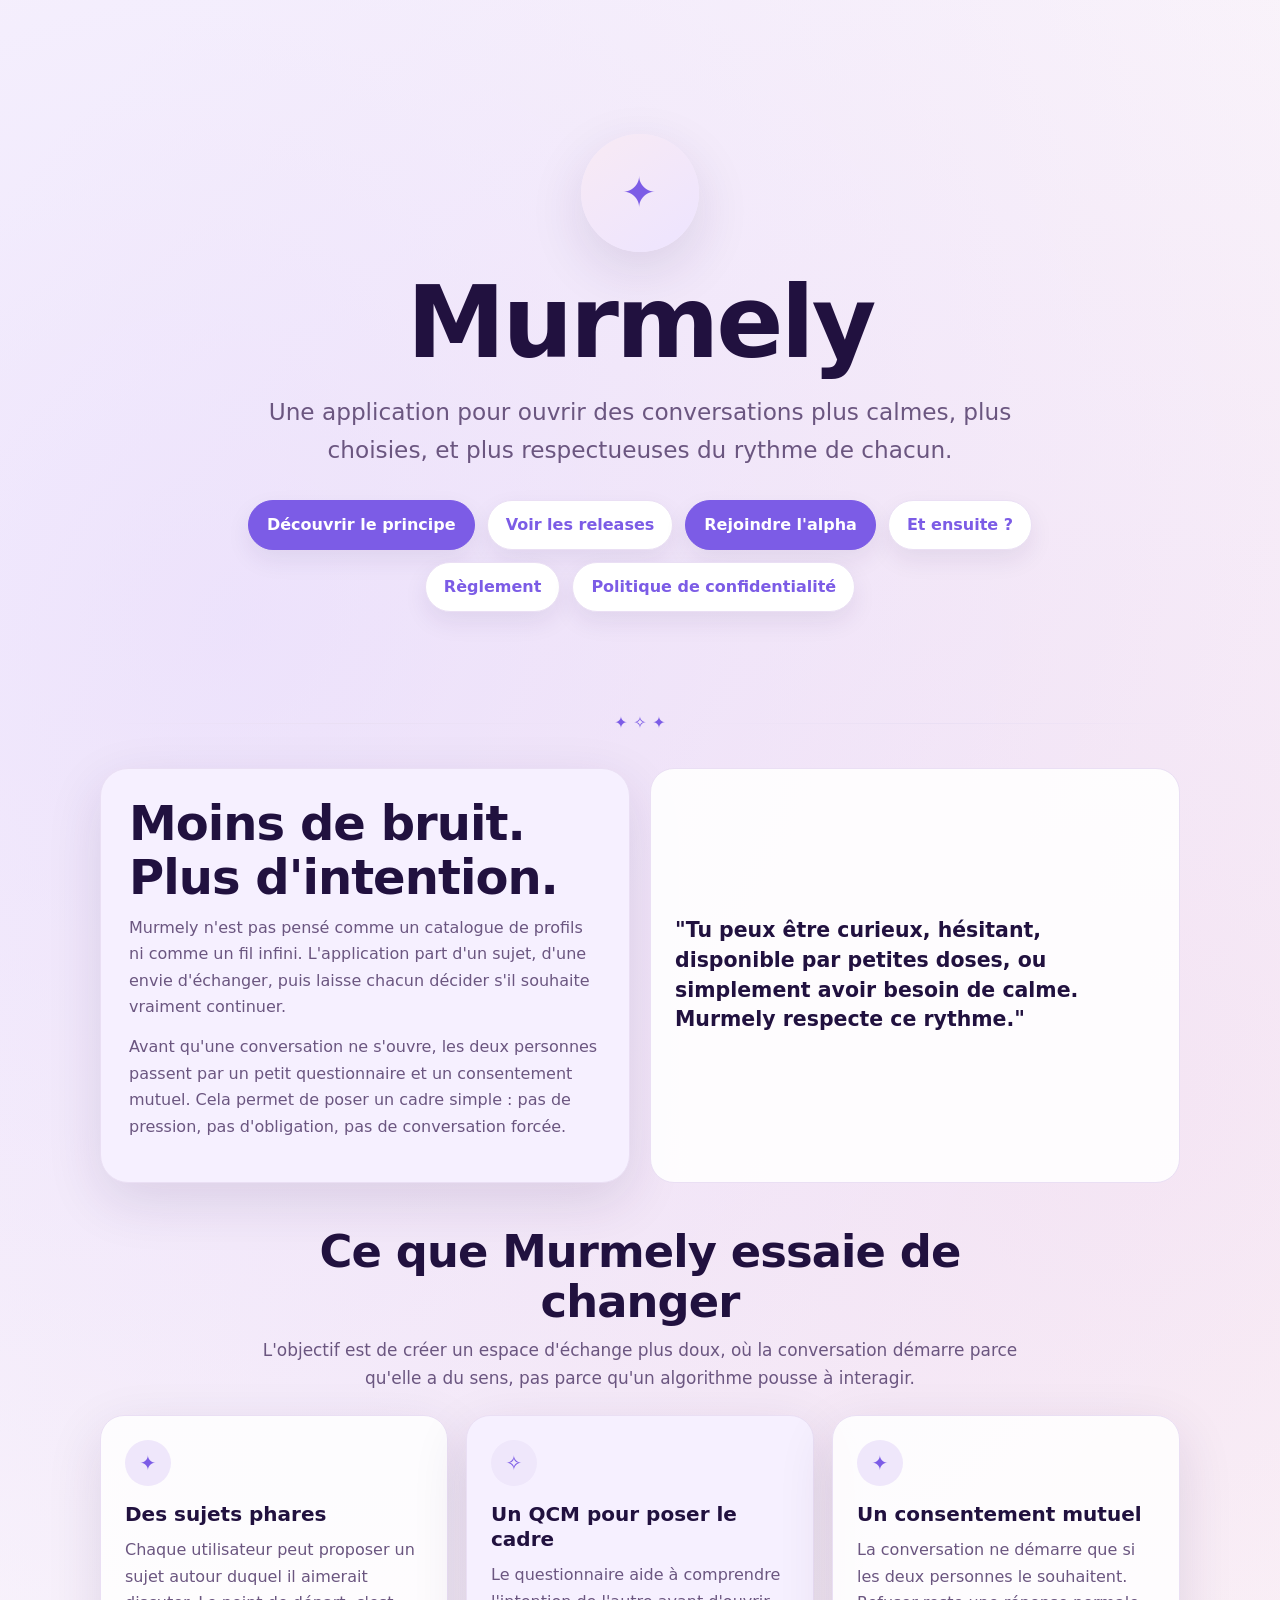
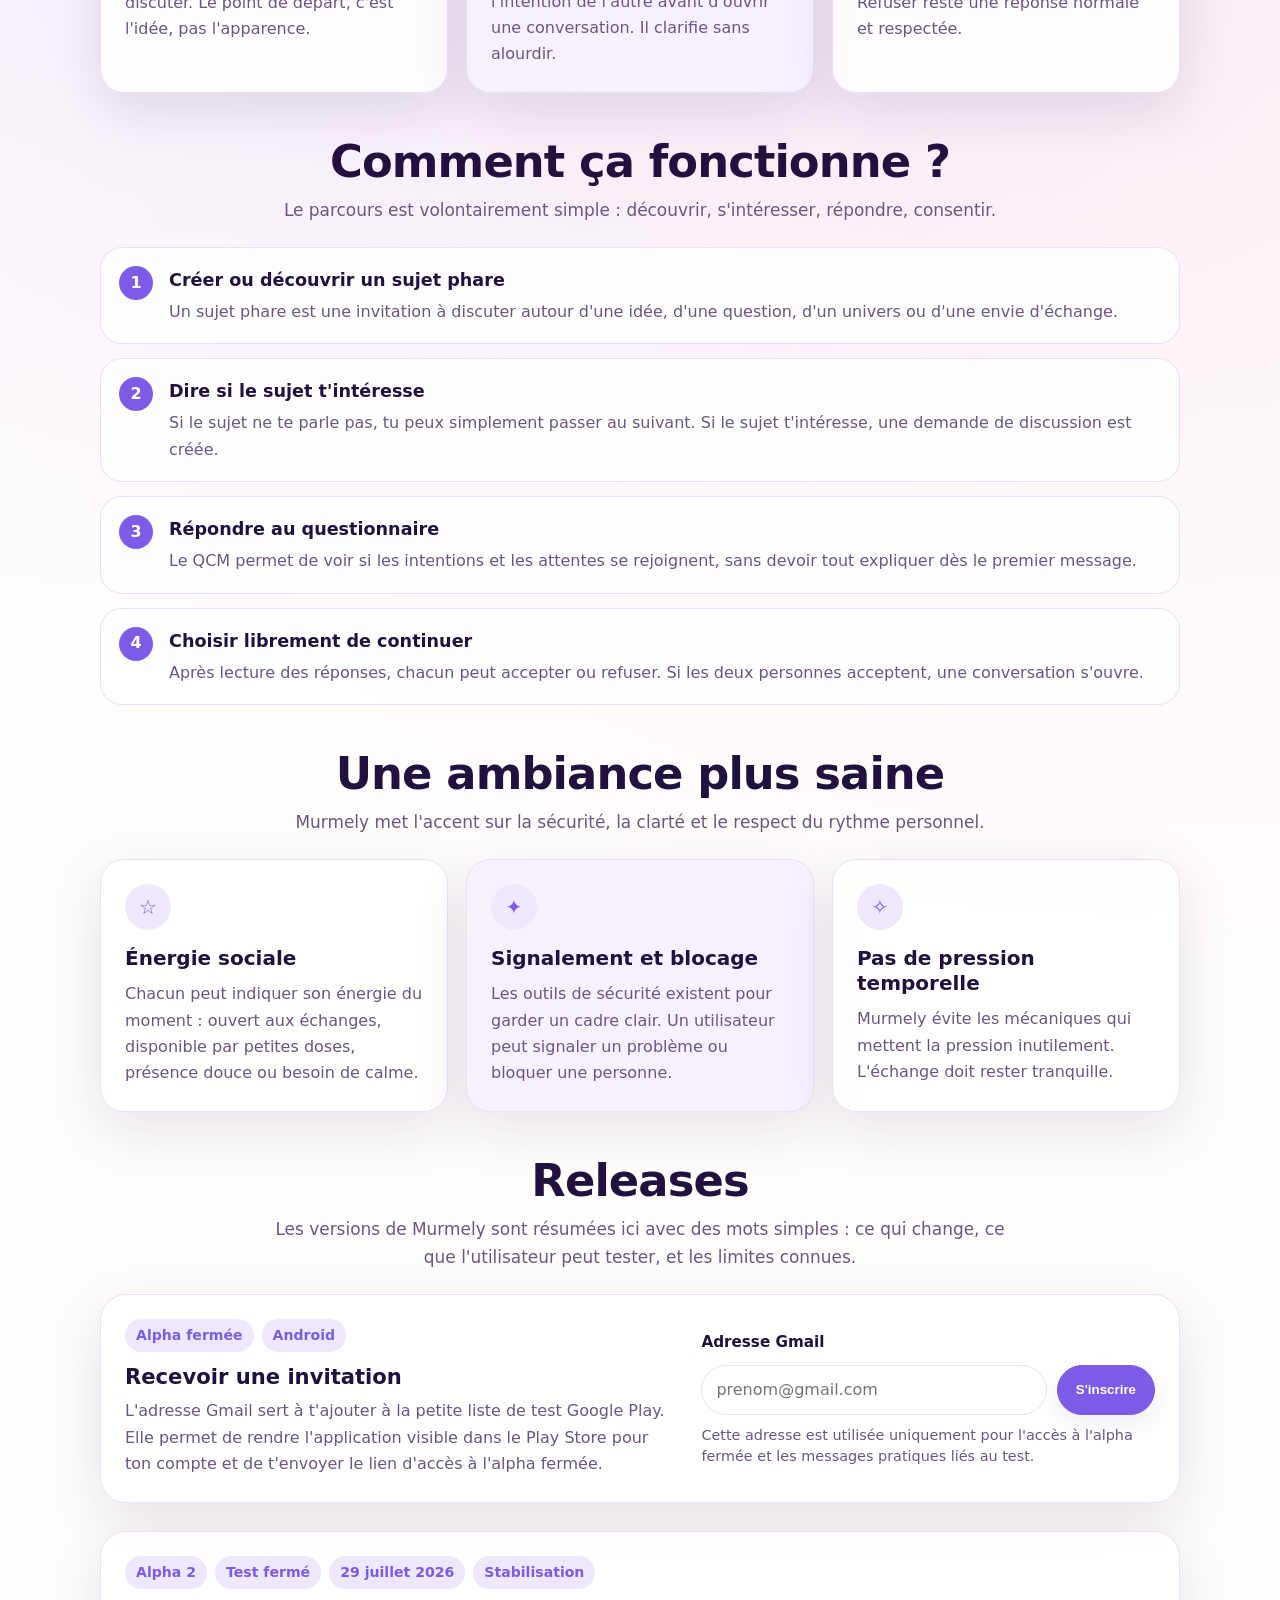
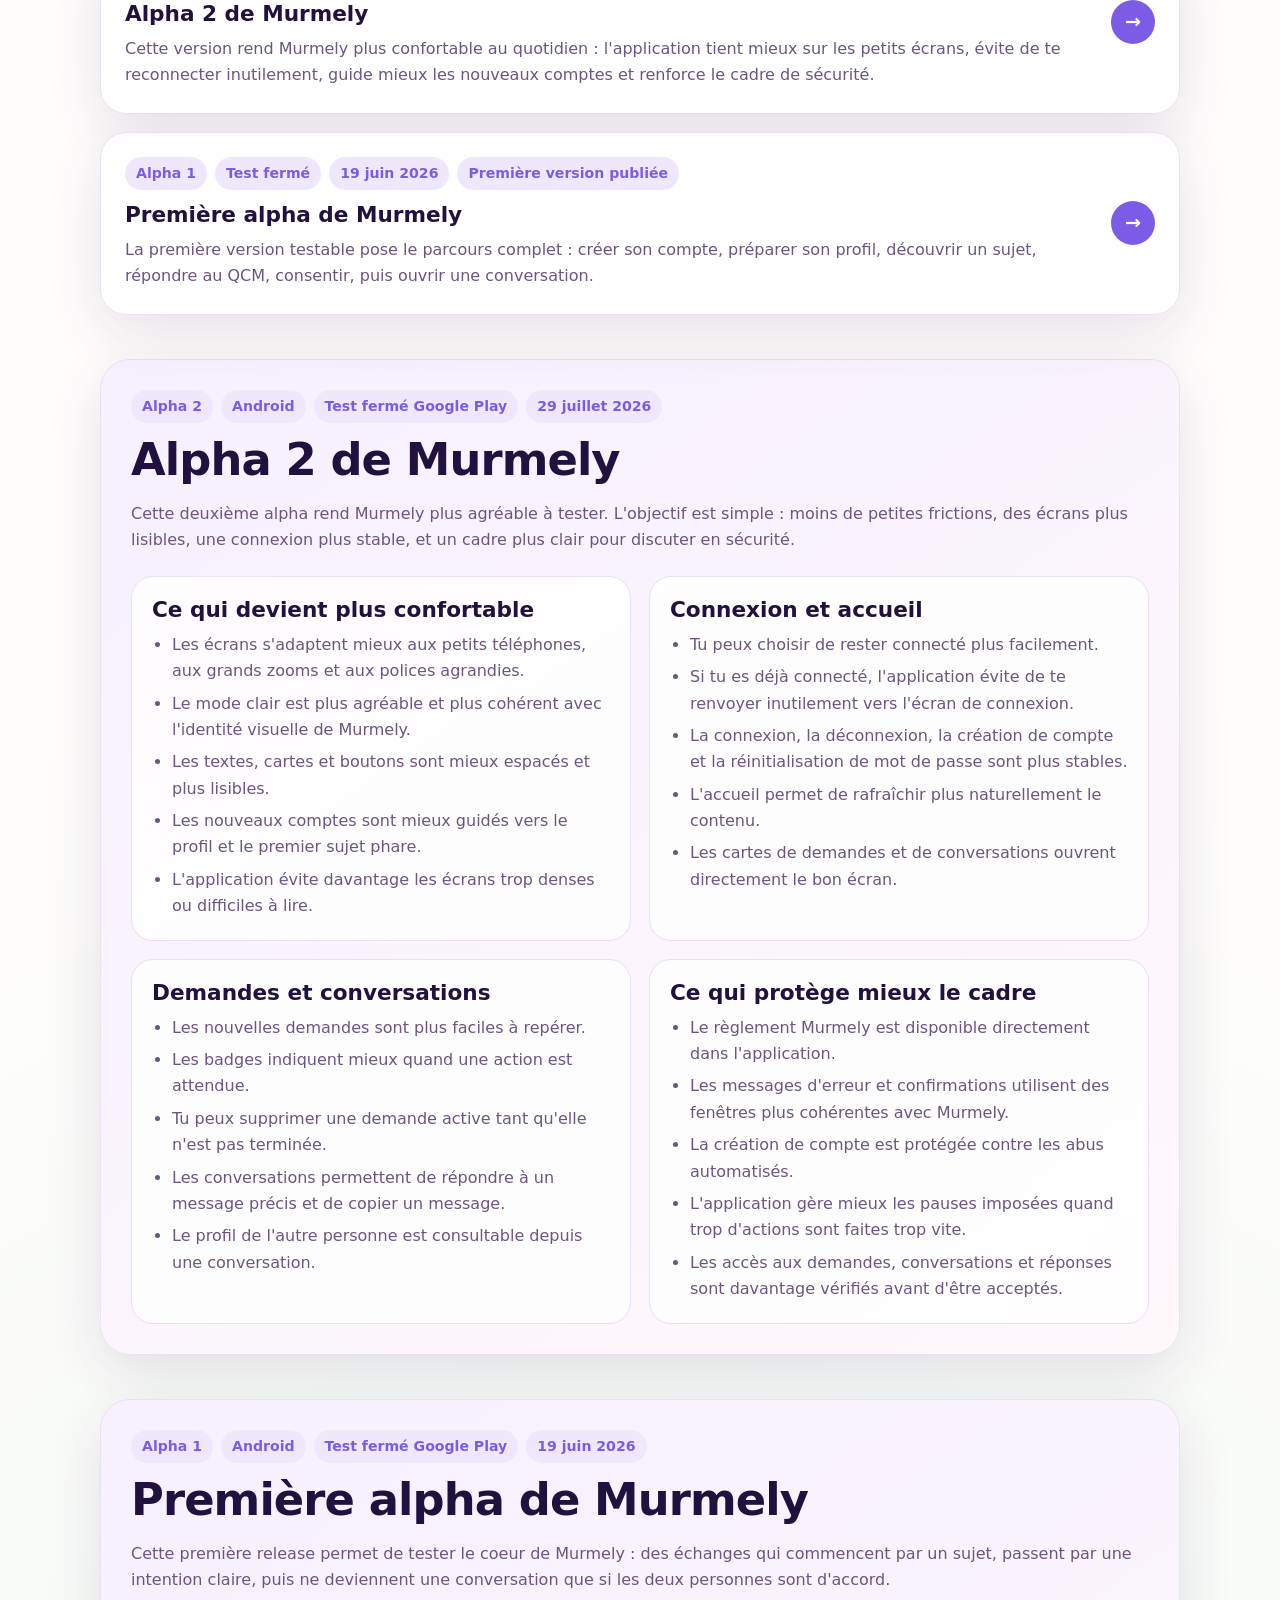
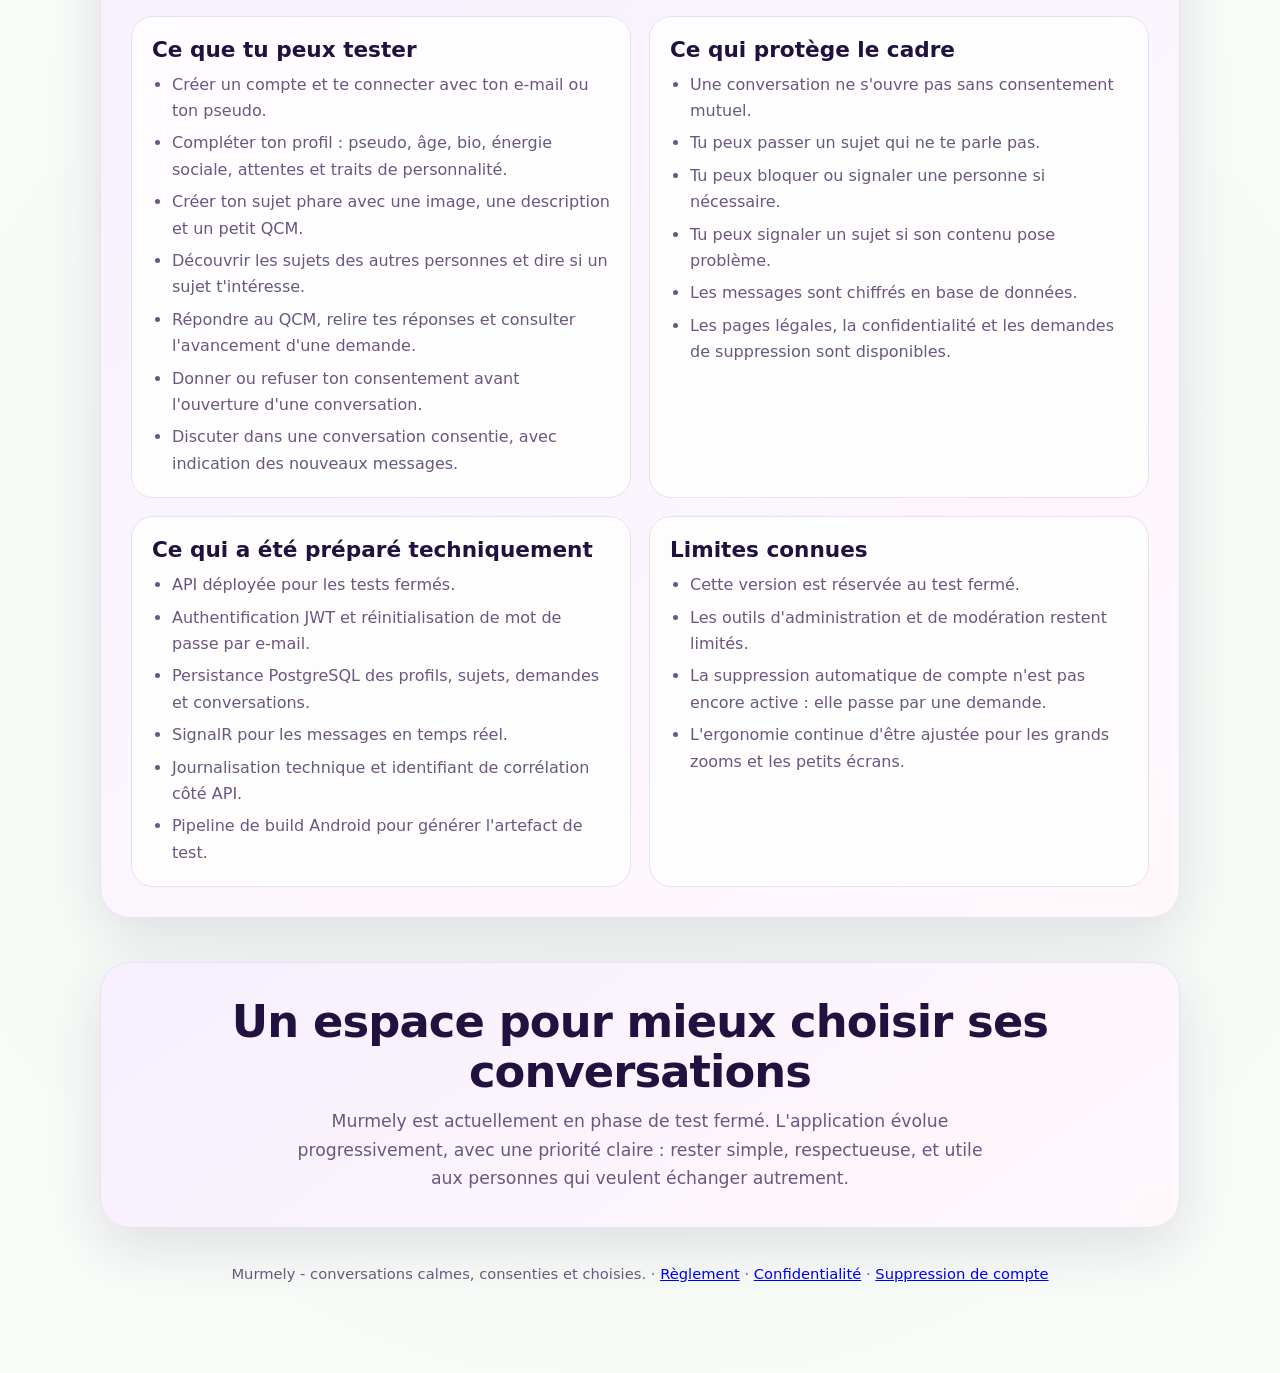
==== index.html @ 9ecb0e73 "Redirect homepage to presentation" ====
<!doctype html>
<html lang="fr">
<head>
  <meta charset="utf-8">
  <meta name="viewport" content="width=device-width, initial-scale=1">
  <meta http-equiv="refresh" content="0; url=presentation.html">
  <link rel="canonical" href="presentation.html">
  <title>Murmely</title>
</head>
<body>
  <p><a href="presentation.html">Découvrir Murmely</a></p>
</body>
</html>
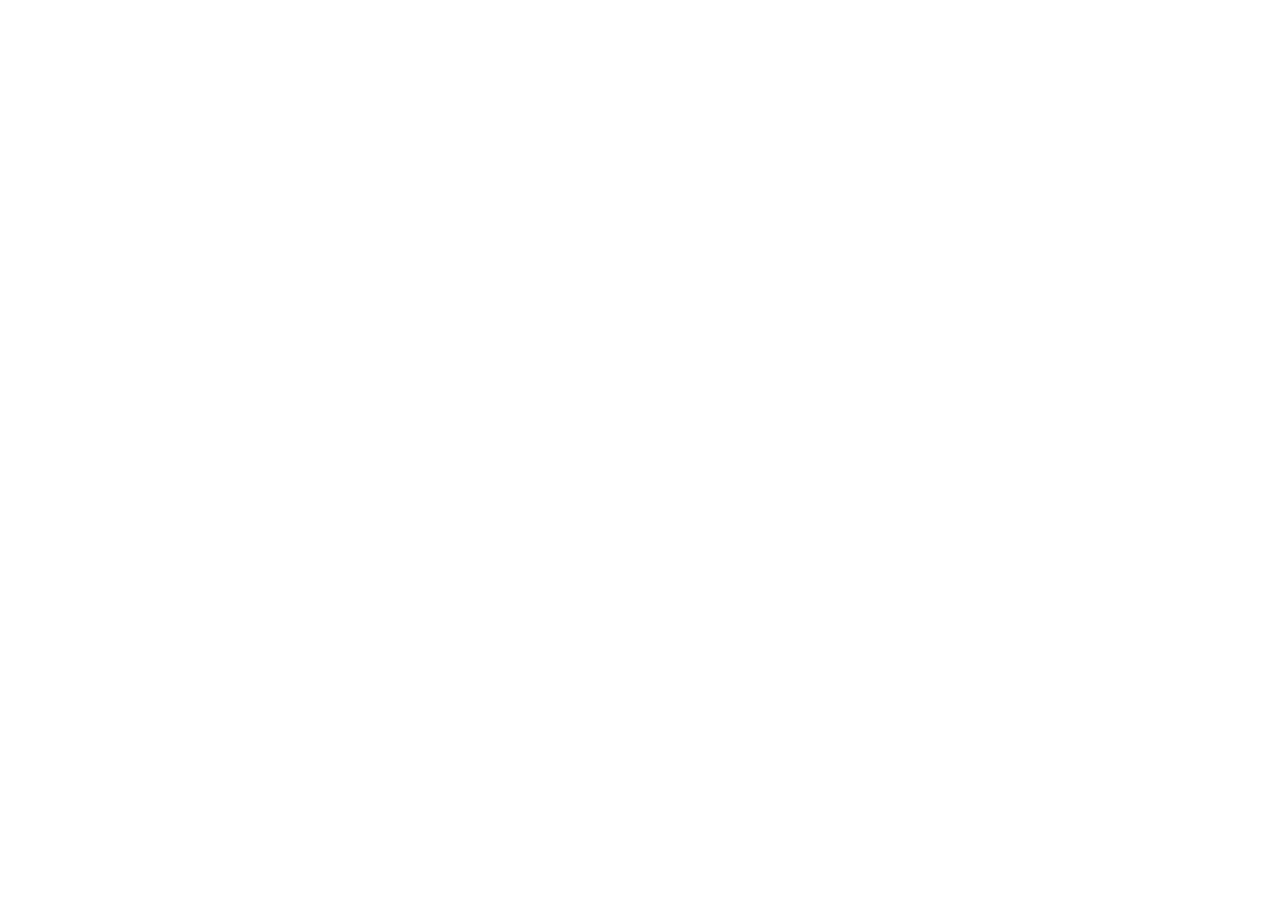
==== commit 106dc7cb: "Improve Murmely search metadata and discovery" ====
--- a/index.html
+++ b/index.html
@@ -3,11 +3,29 @@
 <head>
   <meta charset="utf-8">
   <meta name="viewport" content="width=device-width, initial-scale=1">
-  <meta http-equiv="refresh" content="0; url=presentation.html">
-  <link rel="canonical" href="presentation.html">
-  <title>Murmely</title>
+  <meta http-equiv="refresh" content="0; url=https://murmely.be/presentation.html">
+  <title>Murmely — Des conversations calmes et choisies</title>
+  <meta name="description" content="Site officiel de Murmely, une application mobile pour créer des conversations plus calmes, plus choisies et plus respectueuses.">
+  <link rel="canonical" href="https://murmely.be/presentation.html">
+  <meta property="og:site_name" content="Murmely">
+  <meta property="og:type" content="website">
+  <meta property="og:locale" content="fr_BE">
+  <meta property="og:title" content="Murmely — Des conversations calmes et choisies">
+  <meta property="og:description" content="Site officiel de Murmely, une application mobile pour créer des conversations plus calmes, plus choisies et plus respectueuses.">
+  <meta property="og:url" content="https://murmely.be/presentation.html">
+  <script type="application/ld+json">
+    {
+      "@context": "https://schema.org",
+      "@type": "WebSite",
+      "@id": "https://murmely.be/#website",
+      "name": "Murmely",
+      "alternateName": "murmely.be",
+      "url": "https://murmely.be/",
+      "inLanguage": "fr"
+    }
+  </script>
 </head>
 <body>
-  <p><a href="presentation.html">Découvrir Murmely</a></p>
+  <p><a href="https://murmely.be/presentation.html">Découvrir Murmely</a></p>
 </body>
 </html>
